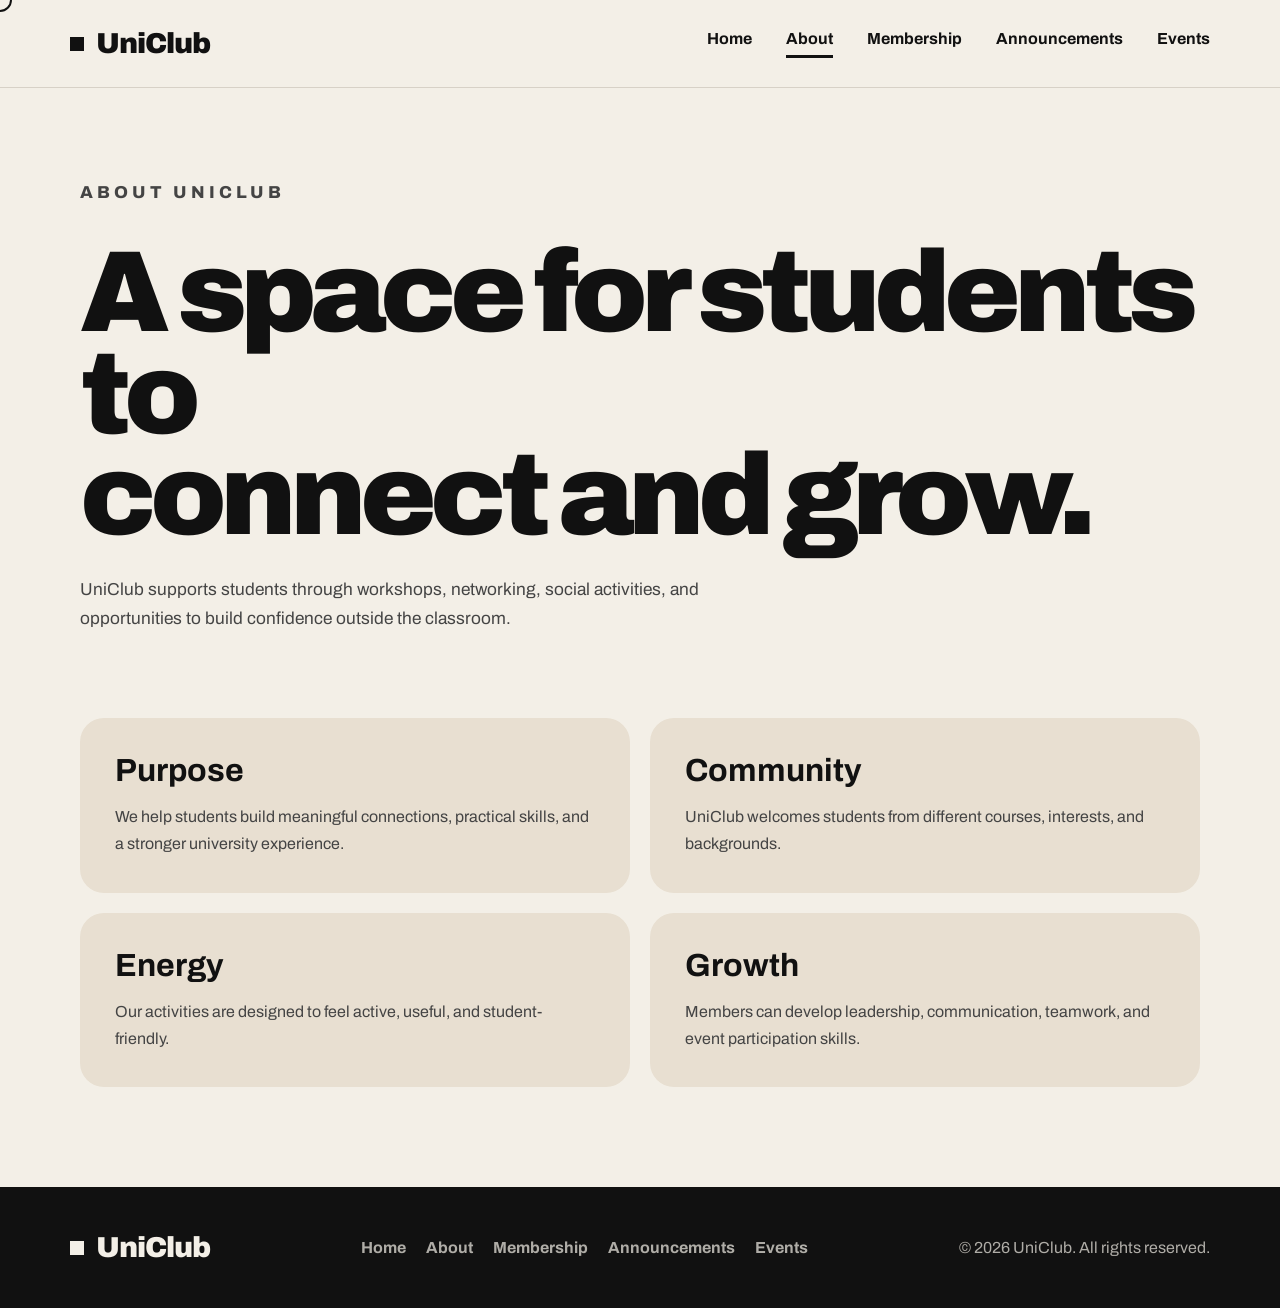
==== about.html @ 7dec45e8 "Front-End files index - java, front-end files" ====
<!DOCTYPE html>
<html lang="en">
<head>
  <meta charset="UTF-8">
  <meta name="viewport" content="width=device-width, initial-scale=1.0">
  <title>UniClub | About</title>
  <link rel="stylesheet" href="style.css">
</head>

<body>

<div class="cursor-circle" id="cursorCircle"></div>

<nav class="navbar">
  <div class="logo">
    <span></span>
    UniClub
  </div>

  <div class="nav-links">
    <a href="index.html">Home</a>
    <a href="about.html" class="active">About</a>
    <a href="membership.html">Membership</a>
    <a href="announcements.html">Announcements</a>
    <a href="events.html">Events</a>
  </div>
</nav>

<main>

  <section class="page-header">
    <p class="eyebrow">ABOUT UNICLUB</p>

    <h1>
      A space for students to
      <span>connect and grow.</span>
    </h1>

    <p>
      UniClub supports students through workshops, networking, social activities,
      and opportunities to build confidence outside the classroom.
    </p>
  </section>

  <section class="about-grid">

    <div class="about-card">
      <h2>Purpose</h2>
      <p>We help students build meaningful connections, practical skills, and a stronger university experience.</p>
    </div>

    <div class="about-card">
      <h2>Community</h2>
      <p>UniClub welcomes students from different courses, interests, and backgrounds.</p>
    </div>

    <div class="about-card">
      <h2>Energy</h2>
      <p>Our activities are designed to feel active, useful, and student-friendly.</p>
    </div>

    <div class="about-card">
      <h2>Growth</h2>
      <p>Members can develop leadership, communication, teamwork, and event participation skills.</p>
    </div>

  </section>

</main>

<footer class="footer">
  <div class="footer-logo">
    <span></span>
    UniClub
  </div>

  <div class="footer-links">
    <a href="index.html">Home</a>
    <a href="about.html">About</a>
    <a href="membership.html">Membership</a>
    <a href="announcements.html">Announcements</a>
    <a href="events.html">Events</a>
  </div>

  <p>© 2026 UniClub. All rights reserved.</p>
</footer>

<script src="java.js"></script>

</body>
</html>
---- style.css ----
@import url('https://fonts.googleapis.com/css2?family=Archivo:wght@400;500;600;700;800;900&display=swap');

*{
  margin:0;
  padding:0;
  box-sizing:border-box;
}

html{
  scroll-behavior:smooth;
}

body{
  font-family:'Archivo', sans-serif;
  background:#f3efe7;
  color:#111;
  overflow-x:hidden;
  cursor:auto;
}

.cursor-circle{
  width:24px;
  height:24px;
  border:2px solid #111;
  border-radius:50%;
  position:fixed;
  pointer-events:none;
  transform:translate(-50%, -50%);
  z-index:9999;
  transition:0.06s ease;
}

.navbar{
  width:100%;
  height:88px;
  padding:0 70px;
  display:flex;
  justify-content:space-between;
  align-items:center;
  border-bottom:1px solid #d7d1c7;
  background:#f3efe7;
  position:sticky;
  top:0;
  z-index:999;
}

.logo,
.footer-logo{
  display:flex;
  align-items:center;
  gap:12px;
  font-size:1.8rem;
  font-weight:900;
  letter-spacing:-1px;
}

.logo span,
.footer-logo span{
  width:14px;
  height:14px;
  background:#111;
  display:block;
}

.nav-links{
  display:flex;
  gap:34px;
}

.nav-links a{
  text-decoration:none;
  color:#111;
  font-size:1rem;
  font-weight:700;
  padding-bottom:8px;
  transition:0.2s ease;
}

.nav-links a:hover,
.nav-links a.active{
  border-bottom:3px solid #111;
}

/* HERO */

.hero{
  max-width:1200px;
  margin:auto;
  min-height:82vh;
  display:grid;
  grid-template-columns:1.3fr 0.8fr;
  align-items:center;
  gap:50px;
  padding:90px 40px;
}

.eyebrow{
  font-size:0.78rem;
  font-weight:800;
  letter-spacing:0.25rem;
  color:#666;
  margin-bottom:25px;
}

.hero h1,
.page-header h1{
  font-size:clamp(5rem, 9vw, 8.5rem);
  line-height:0.88;
  letter-spacing:-7px;
  font-weight:900;
  margin-bottom:28px;
}

.hero h1 span,
.page-header h1 span{
  display:block;
}

.outline{
  color:transparent;
  -webkit-text-stroke:2.5px #111;
}

.hero-text,
.page-header p{
  max-width:650px;
  font-size:1.08rem;
  line-height:1.7;
  color:#444;
  margin-bottom:35px;
}

.move-word{
  animation:wobble 3s ease-in-out infinite;
}

.delay-one{
  animation-delay:0.3s;
}

.delay-two{
  animation-delay:0.6s;
}

@keyframes wobble{

  0%,100%{
    transform:translateX(0);
  }

  50%{
    transform:translateX(10px);
  }

}

.hero-buttons{
  display:flex;
  gap:15px;
  flex-wrap:wrap;
}

.btn{
  padding:15px 25px;
  border-radius:12px;
  font-size:0.95rem;
  font-weight:800;
  text-decoration:none;
  transition:0.2s ease;
}

.btn:hover{
  transform:translateY(-3px);
}

.primary{
  background:#111;
  color:#fff;
}

.secondary{
  border:2px solid #111;
  color:#111;
}

.hero-right{
  display:grid;
  gap:18px;
}

.stat-box{
  background:#e8dfd1;
  border:1px solid #d4cab9;
  border-radius:22px;
  padding:30px;
}

.stat-box h2{
  font-size:3rem;
  font-weight:900;
  letter-spacing:-2px;
  margin-bottom:6px;
}

.stat-box p{
  color:#444;
  font-weight:600;
}

.ticker{
  width:100%;
  overflow:hidden;
  background:#111;
  padding:18px 0;
}

.ticker-track{
  display:flex;
  width:max-content;
  animation:tickerMove 18s linear infinite;
}

.ticker-track span{
  color:#f3efe7;
  font-size:0.85rem;
  font-weight:900;
  letter-spacing:0.25rem;
  margin-right:60px;
}

@keyframes tickerMove{

  from{
    transform:translateX(0);
  }

  to{
    transform:translateX(-50%);
  }

}

.section-intro,
.page-header{
  max-width:1200px;
  margin:auto;
  padding:90px 40px 30px;
}

.section-intro h2{
  font-size:clamp(2.5rem, 5vw, 4.2rem);
  line-height:1;
  letter-spacing:-3px;
}

.section-intro h2 span{
  color:transparent;
  -webkit-text-stroke:1.5px #111;
}

.feature-grid{
  max-width:1200px;
  margin:auto;
  padding:20px 40px 100px;
  display:grid;
  grid-template-columns:repeat(4,1fr);
  gap:18px;
}

.feature-card{
  background:#e8dfd1;
  border:1px solid #d4cab9;
  border-radius:24px;
  padding:32px;
  min-height:250px;
  transition:0.25s ease;
}

.feature-card:hover{
  background:#111;
  color:#f3efe7;
  transform:translateY(-8px);
}

.number{
  font-size:0.78rem;
  font-weight:900;
  letter-spacing:0.2rem;
  color:#666;
  margin-bottom:50px;
}

.feature-card:hover .number,
.feature-card:hover p{
  color:#f3efe7;
}

.feature-card h3{
  font-size:1.9rem;
  margin-bottom:14px;
}

.feature-card p{
  line-height:1.7;
  color:#444;
}

.about-grid{
  max-width:1200px;
  margin:auto;
  padding:20px 40px 100px;
  display:grid;
  grid-template-columns:repeat(2,1fr);
  gap:20px;
}

.about-card{
  background:#e8dfd1;
  border-radius:24px;
  padding:35px;
}

.about-card h2{
  font-size:2rem;
  margin-bottom:15px;
}

.about-card p{
  line-height:1.7;
  color:#444;
}

.plan-grid{
  max-width:1200px;
  margin:auto;
  padding:20px 40px 90px;
  display:grid;
  grid-template-columns:repeat(3,1fr);
  gap:20px;
}

.plan-card{
  background:#e8dfd1;
  border-radius:24px;
  padding:35px;
  position:relative;
}

.featured-plan{
  border:2px solid #111;
}

.plan-tag{
  position:absolute;
  top:-12px;
  left:30px;
  background:#111;
  color:#fff;
  padding:6px 14px;
  border-radius:30px;
  font-size:0.7rem;
  font-weight:700;
}

.plan-card h2{
  font-size:2rem;
  margin-bottom:10px;
}

.plan-card h3{
  font-size:3rem;
  margin-bottom:25px;
}

.plan-card ul{
  margin-bottom:30px;
  padding-left:18px;
}

.plan-card ul li{
  margin-bottom:10px;
}

.plan-button{
  display:inline-block;
  background:#111;
  color:#fff;
  padding:14px 22px;
  border-radius:12px;
  text-decoration:none;
  font-weight:700;
}

.form-section{
  max-width:1200px;
  margin:auto;
  padding:0 40px 100px;
}

.join-form{
  background:#e8dfd1;
  padding:40px;
  border-radius:24px;
}

.join-form h2{
  margin-bottom:25px;
  font-size:2rem;
}

.form-row{
  display:grid;
  grid-template-columns:1fr 1fr;
  gap:16px;
}

.join-form input{
  width:100%;
  padding:16px;
  margin-bottom:18px;
  border:none;
  border-radius:12px;
  font-size:1rem;
}

.join-form button{
  width:100%;
  padding:16px;
  background:#111;
  color:#fff;
  border:none;
  border-radius:12px;
  font-size:1rem;
  font-weight:700;
  cursor:pointer;
}

.filter-buttons{
  max-width:1200px;
  margin:auto;
  padding:0 40px 30px;
  display:flex;
  gap:14px;
  flex-wrap:wrap;
}

.filter-btn{
  padding:12px 18px;
  border:none;
  border-radius:12px;
  background:#ddd3c4;
  font-weight:700;
  cursor:pointer;
}

.filter-btn.active{
  background:#111;
  color:#fff;
}

.announcement-grid{
  max-width:1200px;
  margin:auto;
  padding:0 40px 100px;
  display:grid;
  grid-template-columns:repeat(2,1fr);
  gap:20px;
}

.announcement-card{
  background:#e8dfd1;
  border-radius:24px;
  padding:35px;
}

.date{
  font-size:0.8rem;
  letter-spacing:0.2rem;
  font-weight:800;
  color:#666;
  margin-bottom:18px;
}

.announcement-card h2{
  margin-bottom:15px;
  font-size:2rem;
}

.announcement-card p{
  line-height:1.7;
  color:#444;
}

.event-tools{
  max-width:1200px;
  margin:auto;
  padding:0 40px 30px;
  display:flex;
  gap:18px;
  flex-wrap:wrap;
}

.event-tools input,
.event-tools select{
  padding:15px;
  border:none;
  border-radius:12px;
  background:#e8dfd1;
  font-size:1rem;
}

.event-grid{
  max-width:1200px;
  margin:auto;
  padding:0 40px 100px;
  display:grid;
  grid-template-columns:repeat(2,1fr);
  gap:20px;
}

.event-card{
  background:#e8dfd1;
  border-radius:24px;
  padding:35px;
}

.event-type{
  font-size:0.78rem;
  letter-spacing:0.2rem;
  font-weight:800;
  color:#666;
  margin-bottom:18px;
}

.event-card h2{
  margin-bottom:12px;
  font-size:2rem;
}

.event-date{
  margin-bottom:16px;
  color:#555;
  font-weight:700;
}

.event-card p{
  line-height:1.7;
  color:#444;
  margin-bottom:25px;
}

.register-btn{
  padding:14px 22px;
  border:none;
  border-radius:12px;
  background:#111;
  color:#fff;
  font-weight:700;
  cursor:pointer;
}

.footer{
  background:#111;
  color:#f3efe7;
  padding:45px 70px;
  display:flex;
  justify-content:space-between;
  align-items:center;
  gap:30px;
  flex-wrap:wrap;
}

.footer-logo span{
  background:#f3efe7;
}

.footer-links{
  display:flex;
  gap:20px;
  flex-wrap:wrap;
}

.footer-links a{
  color:#f3efe7;
  text-decoration:none;
  font-weight:700;
  opacity:0.7;
}

.footer-links a:hover{
  opacity:1;
}

.footer p{
  opacity:0.7;
}

@media(max-width:950px){

  .hero{
    grid-template-columns:1fr;
  }

  .feature-grid,
  .about-grid,
  .plan-grid,
  .announcement-grid,
  .event-grid{
    grid-template-columns:1fr;
  }

}

@media(max-width:750px){

  .navbar{
    height:auto;
    flex-direction:column;
    gap:20px;
    padding:25px;
  }

  .nav-links{
    flex-wrap:wrap;
    justify-content:center;
  }

  .hero,
  .section-intro,
  .feature-grid,
  .about-grid,
  .plan-grid,
  .form-section,
  .announcement-grid,
  .event-grid,
  .page-header,
  .event-tools,
  .filter-buttons{
    padding-left:25px;
    padding-right:25px;
  }

  .footer{
    padding:35px 25px;
  }

  .hero h1,
  .page-header h1{
    font-size:4.5rem;
  }

  .form-row{
    grid-template-columns:1fr;
  }

}

@media(max-width:520px){

  .hero h1,
  .page-header h1{
    font-size:3.5rem;
    letter-spacing:-3px;
  }

  .cursor-circle{
    display:none;
  }

}
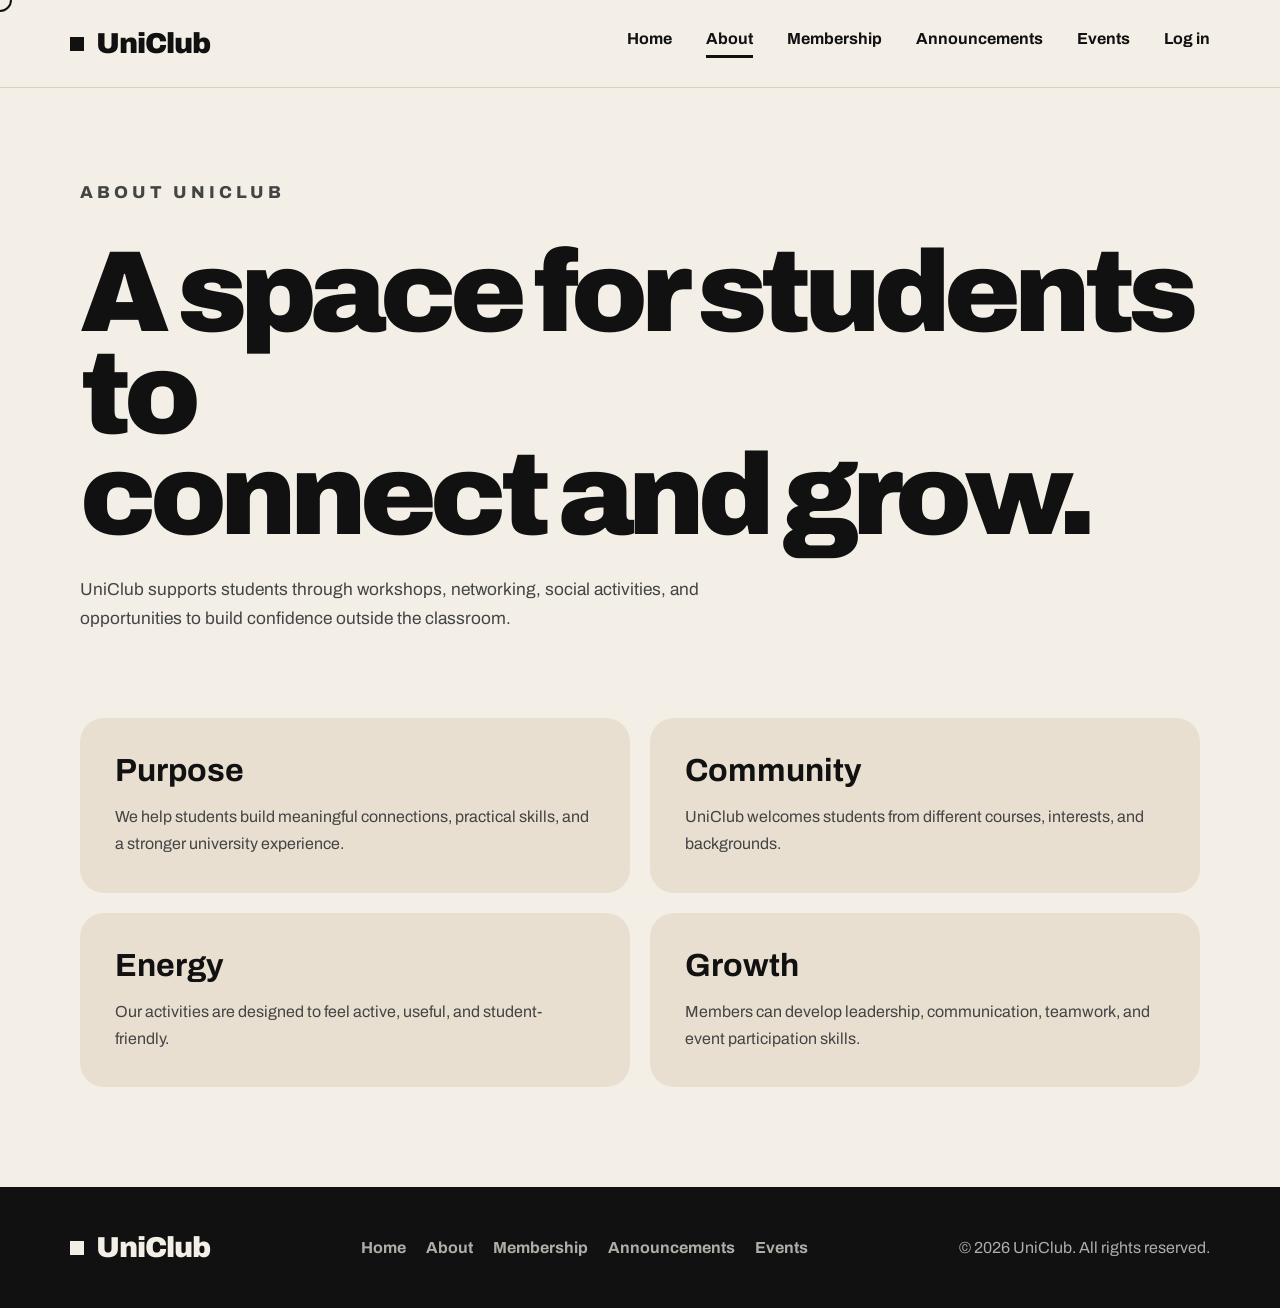
==== commit 3d1f1db3: "added log in pages to html files" ====
--- a/about.html
+++ b/about.html
@@ -23,6 +23,7 @@
     <a href="membership.html">Membership</a>
     <a href="announcements.html">Announcements</a>
     <a href="events.html">Events</a>
+    <a href="login.html">Log in</a>
   </div>
 </nav>
 
--- a/style.css
+++ b/style.css
@@ -593,6 +593,42 @@
 
 .footer p{
   opacity:0.7;
+}
+
+.login{
+  background:#e8dfd1;
+  padding:40px;
+  border-radius:24px;
+  text-align:center;
+}
+
+.login h2{
+  margin-bottom:25px;
+  font-size:2rem;
+  text-align:center;
+}
+
+.login input{
+  width:30%;
+  padding:16px;
+  margin-bottom:18px;
+  border:none;
+  border-radius:12px;
+  font-size:1rem;
+  text-align:center;
+}
+
+.login button{
+  width:10%;
+  padding:16px;
+  background:#111;
+  color:#fff;
+  border:none;
+  border-radius:12px;
+  font-size:1rem;
+  font-weight:700;
+  cursor:pointer;
+  text-align:center;
 }
 
 @media(max-width:950px){
